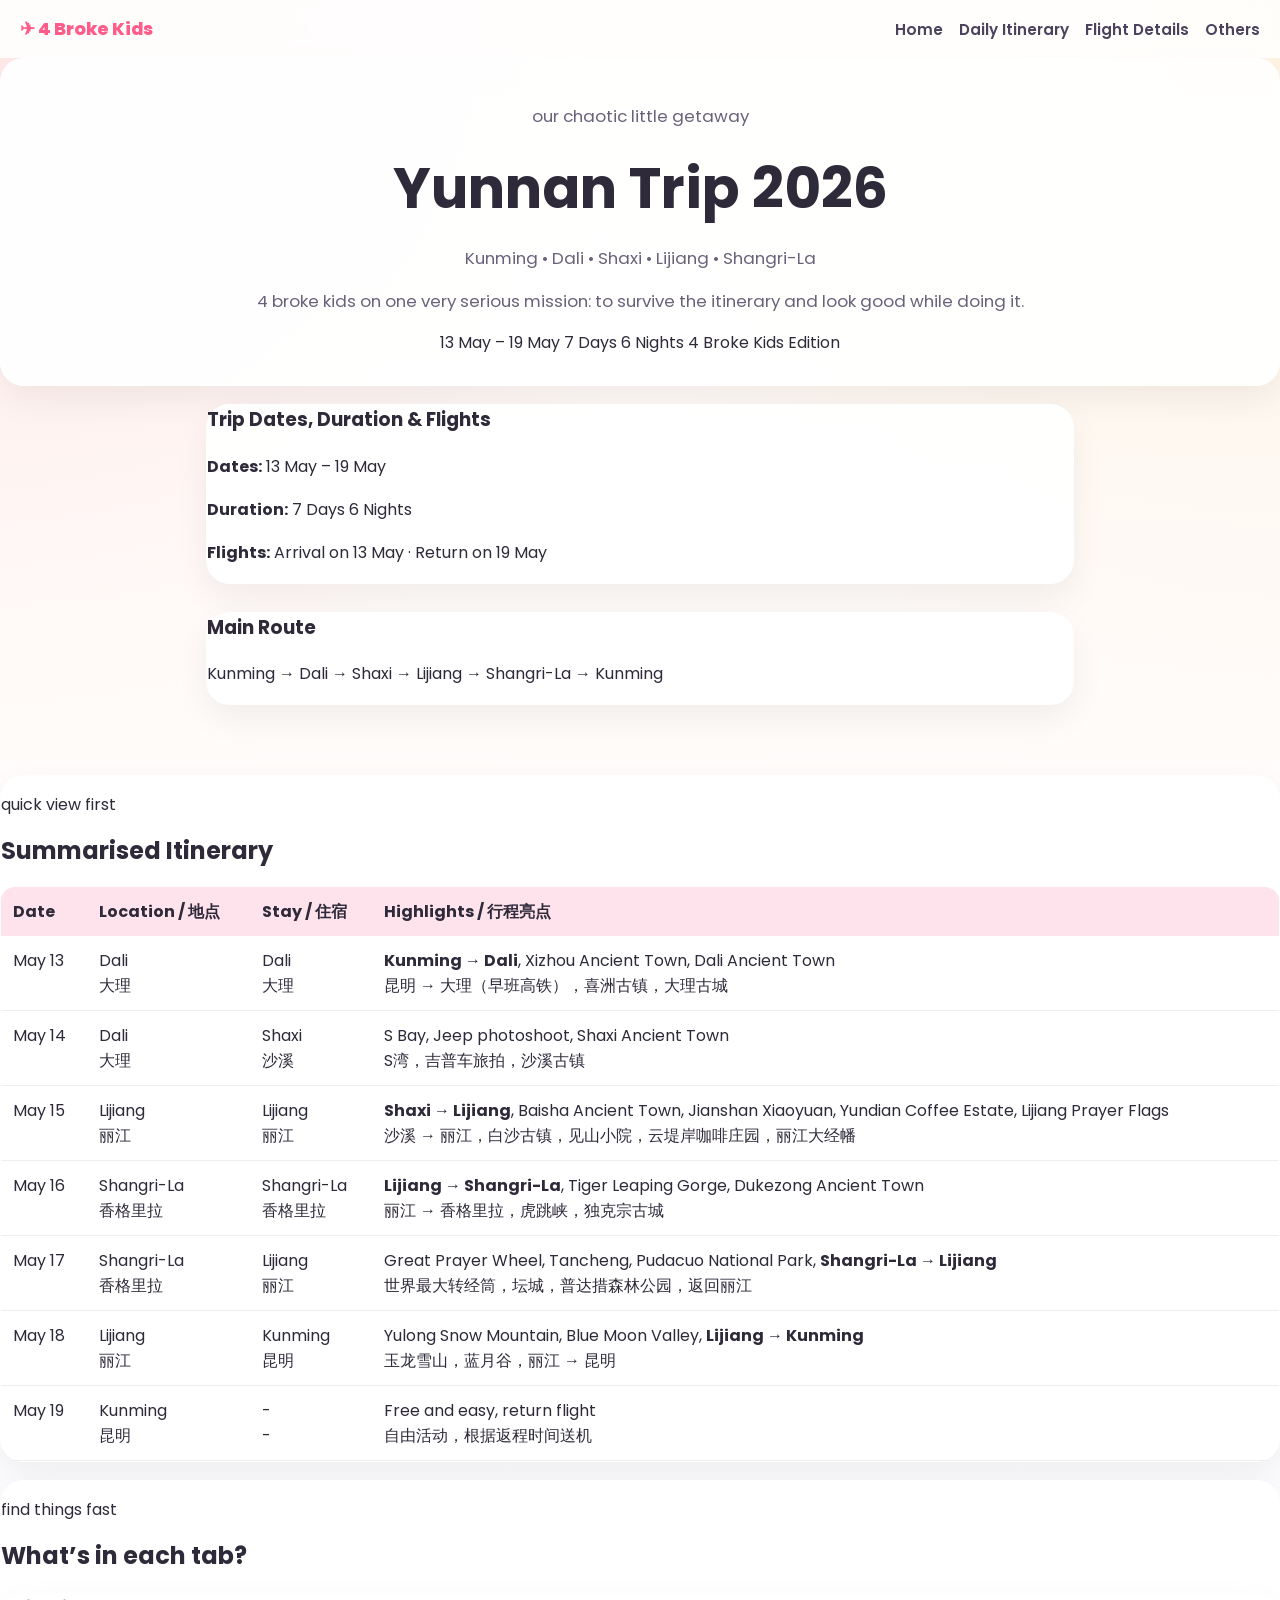
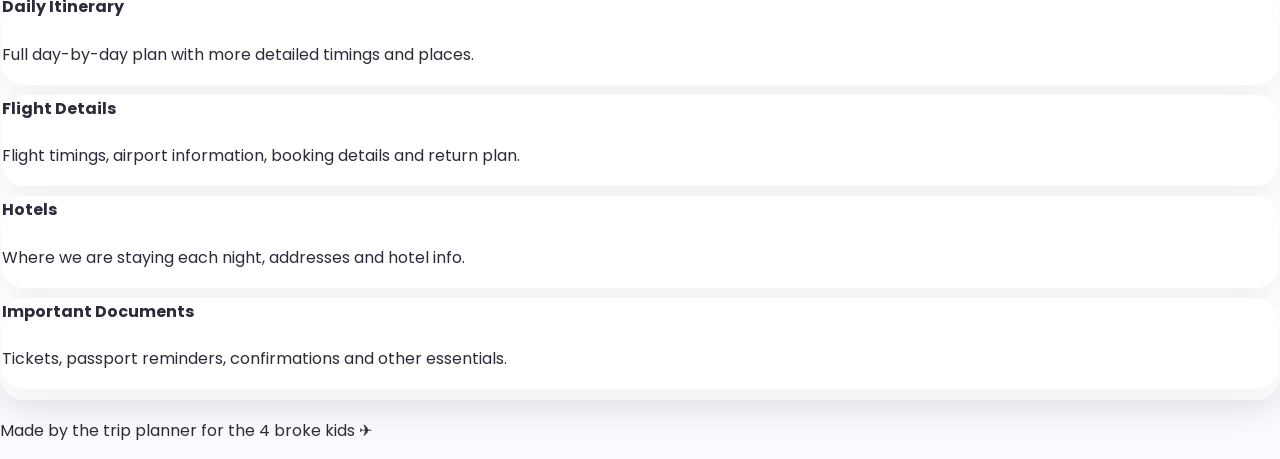
==== index.html @ b540cf77 "Add files via upload" ====
<!DOCTYPE html>
<html lang="en">
<head>
  <meta charset="UTF-8" />
  <meta name="viewport" content="width=device-width, initial-scale=1.0" />
  <title>4 Broke Kids in Yunnan</title>
  <link rel="preconnect" href="https://fonts.googleapis.com">
  <link rel="preconnect" href="https://fonts.gstatic.com" crossorigin>
  <link href="https://fonts.googleapis.com/css2?family=Poppins:wght@400;500;600;700;800&display=swap" rel="stylesheet">
  <link rel="stylesheet" href="style(hp).css" />
</head>
<body>
  <nav class="navbar">
    <div class="logo">✈ 4 Broke Kids</div>
    <div class="nav-links">
      <a href="index.html">Home</a>
      <a href="itinerary.html">Daily Itinerary</a>
      <a href="flights.html">Flight Details</a>
      <a href="others.html">Others</a>
    </div>
  </nav>

  <header class="hero">
    <div class="hero-content">
      <p class="mini-tag">our chaotic little getaway</p>
      <h1>Yunnan Trip 2026</h1>
      <p class="hero-subtitle">Kunming • Dali • Shaxi • Lijiang • Shangri-La</p>
      <p class="hero-desc">
        4 broke kids on one very serious mission:
        to survive the itinerary and look good while doing it.
      </p>

      <div class="hero-tags">
        <span>13 May – 19 May</span>
        <span>7 Days 6 Nights</span>
        <span>4 Broke Kids Edition</span>
      </div>
    </div>
  </header>

  <main>
    <section class="summary-grid">
      <div class="summary-card large">
        <h3>Trip Dates, Duration & Flights</h3>
        <p><strong>Dates:</strong> 13 May – 19 May</p>
        <p><strong>Duration:</strong> 7 Days 6 Nights</p>
        <p><strong>Flights:</strong> Arrival on 13 May · Return on 19 May</p>
      </div>

      <div class="summary-card full">
  <h3>Main Route</h3>
  <p>Kunming → Dali → Shaxi → Lijiang → Shangri-La → Kunming</p>
</div>
    </section>

    <section class="overview-card">
      <div class="section-title-wrap">
        <p class="section-mini">quick view first</p>
        <h2>Summarised Itinerary</h2>
      </div>

      <div class="table-container">
        <table>
          <thead>
            <tr>
              <th>Date</th>
              <th>Location / 地点</th>
              <th>Stay / 住宿</th>
              <th>Highlights / 行程亮点</th>
            </tr>
          </thead>
          <tbody>
            <tr>
              <td>May 13</td>
              <td>
                Dali<br>
                大理
              </td>
              <td>
                Dali<br>
                大理
              </td>
              <td>
                <strong>Kunming → Dali</strong>, Xizhou Ancient Town, Dali Ancient Town<br>
                昆明 → 大理（早班高铁），喜洲古镇，大理古城
              </td>
            </tr>
            <tr>
              <td>May 14</td>
              <td>
                Dali<br>
                大理
              </td>
              <td>
                Shaxi<br>
                沙溪
              </td>
              <td>
                S Bay, Jeep photoshoot, Shaxi Ancient Town<br>
                S湾，吉普车旅拍，沙溪古镇
              </td>
            </tr>
            <tr>
              <td>May 15</td>
              <td>
                Lijiang<br>
                丽江
              </td>
              <td>
                Lijiang<br>
                丽江
              </td>
              <td>
                <strong>Shaxi → Lijiang</strong>, Baisha Ancient Town, Jianshan Xiaoyuan, Yundian Coffee Estate, Lijiang Prayer Flags<br>
                沙溪 → 丽江，白沙古镇，见山小院，云堤岸咖啡庄园，丽江大经幡
              </td>
            </tr>
            <tr>
              <td>May 16</td>
              <td>
                Shangri-La<br>
                香格里拉
              </td>
              <td>
                Shangri-La<br>
                香格里拉
              </td>
              <td>
                <strong>Lijiang → Shangri-La</strong>, Tiger Leaping Gorge, Dukezong Ancient Town<br>
                丽江 → 香格里拉，虎跳峡，独克宗古城
              </td>
            </tr>
            <tr>
              <td>May 17</td>
              <td>
                Shangri-La<br>
                香格里拉
              </td>
              <td>
                Lijiang<br>
                丽江
              </td>
              <td>
                Great Prayer Wheel, Tancheng, Pudacuo National Park, <strong>Shangri-La → Lijiang</strong><br>
                世界最大转经筒，坛城，普达措森林公园，返回丽江
              </td>
            </tr>
            <tr>
              <td>May 18</td>
              <td>
                Lijiang<br>
                丽江
              </td>
              <td>
                Kunming<br>
                昆明
              </td>
              <td>
                Yulong Snow Mountain, Blue Moon Valley, <strong>Lijiang → Kunming</strong><br>
                玉龙雪山，蓝月谷，丽江 → 昆明
              </td>
            </tr>
            <tr>
              <td>May 19</td>
              <td>
                Kunming<br>
                昆明
              </td>
              <td>
                -<br>
                -
              </td>
              <td>
                Free and easy, return flight<br>
                自由活动，根据返程时间送机
              </td>
            </tr>
          </tbody>
        </table>
      </div>
    </section>

    <section class="overview-card info-section">
      <div class="section-title-wrap">
        <p class="section-mini">find things fast</p>
        <h2>What’s in each tab?</h2>
      </div>

      <div class="info-grid">
        <div class="info-box">
          <h4>Daily Itinerary</h4>
          <p>Full day-by-day plan with more detailed timings and places.</p>
        </div>
        <div class="info-box">
          <h4>Flight Details</h4>
          <p>Flight timings, airport information, booking details and return plan.</p>
        </div>
        <div class="info-box">
          <h4>Hotels</h4>
          <p>Where we are staying each night, addresses and hotel info.</p>
        </div>
        <div class="info-box">
          <h4>Important Documents</h4>
          <p>Tickets, passport reminders, confirmations and other essentials.</p>
        </div>
      </div>
    </section>
  </main>

  <footer>
    <p>Made by the trip planner for the 4 broke kids ✈</p>
  </footer>
</body>
</html>
---- style(hp).css ----
* {
  box-sizing: border-box;
}

body {
  margin: 0;
  font-family: "Poppins", "Microsoft YaHei", sans-serif;
  background:
    radial-gradient(circle at top left, rgba(255, 183, 197, 0.25), transparent 30%),
    radial-gradient(circle at top right, rgba(255, 220, 160, 0.2), transparent 30%),
    linear-gradient(180deg, #fff8f3 0%, #fffdfd 50%, #f9fbff 100%);
  color: #2f2a3a;
}

/* NAVBAR */
.navbar {
  display: flex;
  justify-content: space-between;
  align-items: center;
  padding: 16px 20px;
  background: rgba(255, 255, 255, 0.85);
  backdrop-filter: blur(10px);
  position: sticky;
  top: 0;
  z-index: 1000;
}

.logo {
  font-weight: 800;
  color: #ff5c8a;
  font-size: 1.1rem;
}

.nav-links {
  display: flex;
  gap: 16px;
  flex-wrap: wrap;
}

.nav-links a {
  text-decoration: none;
  color: #4b435e;
  font-weight: 600;
  font-size: 0.95rem;
}

.nav-links a:hover {
  color: #ff5c8a;
}

/* HERO SECTION */
.hero {
  text-align: center;
  padding: 60px 20px 40px;
}

.hero h1 {
  font-size: clamp(2.2rem, 6vw, 3.5rem);
  margin: 0;
  color: #2f2a3a;
}

.hero p {
  margin-top: 14px;
  color: #6a627b;
  font-size: 1.05rem;
}

/* SUMMARY CARDS */
.summary-grid {
  display: grid;
  grid-template-columns: 1fr;
  gap: 18px;
  padding: 0 16px 40px;
  max-width: 900px;
  margin: 0 auto;
}

.card {
  background: rgba(255, 255, 255, 0.95);
  border-radius: 20px;
  padding: 20px;
  box-shadow: 0 10px 26px rgba(0, 0, 0, 0.06);
}

.card h3 {
  margin-top: 0;
  color: #ff4f87;
}

.card p {
  color: #5f5772;
  line-height: 1.7;
}

/* MAIN ROUTE */
.route-card {
  background: linear-gradient(135deg, #ffe3ec, #fff4e6);
  border-radius: 22px;
  padding: 24px;
  text-align: center;
}

.route-card h3 {
  margin: 0 0 12px;
  color: #ff4f87;
}

.route-text {
  font-size: 1.1rem;
  font-weight: 600;
  color: #4e475f;
  line-height: 1.8;
}

/* TABLE */
.table-container {
  overflow-x: auto;
}

table {
  width: 100%;
  min-width: 650px;
  border-collapse: collapse;
}

th {
  background: #ffe3ec;
  color: #2f2a3a;
  padding: 12px;
  text-align: left;
}

td {
  padding: 12px;
  border-bottom: 1px solid #eee;
  vertical-align: top;
}

/* MOBILE */
@media (max-width: 768px) {
  .navbar {
    flex-direction: column;
    align-items: flex-start;
    gap: 10px;
  }

  .hero {
    padding: 40px 16px 30px;
  }

  .card {
    padding: 16px;
  }

  .route-text {
    font-size: 1rem;
  }
}/* ===== GLOBAL BOX STYLE ===== */
.hero,
.summary-card,
.overview-card,
.info-box {
  background: rgba(255, 255, 255, 0.92);
  border-radius: 24px;
  box-shadow: 0 14px 34px rgba(0, 0, 0, 0.06);
  border: 1px solid rgba(255, 255, 255, 0.8);
}

/* ===== ADD SPACING BETWEEN SECTIONS ===== */
.hero {
  margin-bottom: 18px;
  padding: 30px 20px;
}

.summary-card {
  margin-bottom: 12px;
}

.overview-card {
  margin: 18px 0;
}

.info-box {
  margin-bottom: 10px;
}

/* ===== CLEAN UP TEXT SPACING ===== */
.summary-card h3,
.overview-card h2,
.info-box h4 {
  margin-top: 0;
}

.summary-card p,
.info-box p {
  line-height: 1.7;
}

/* ===== MAKE GRID NICER ===== */
.summary-grid {
  gap: 16px;
}

/* ===== TABLE INSIDE BOX ===== */
.table-container {
  overflow-x: auto;
  margin-top: 10px;
}

table {
  border-radius: 14px;
  overflow: hidden;
}

/* ===== MOBILE POLISH ===== */
@media (max-width: 768px) {
  .hero {
    padding: 22px 16px;
  }

  .overview-card,
  .summary-card,
  .info-box {
    padding: 16px;
  }
}
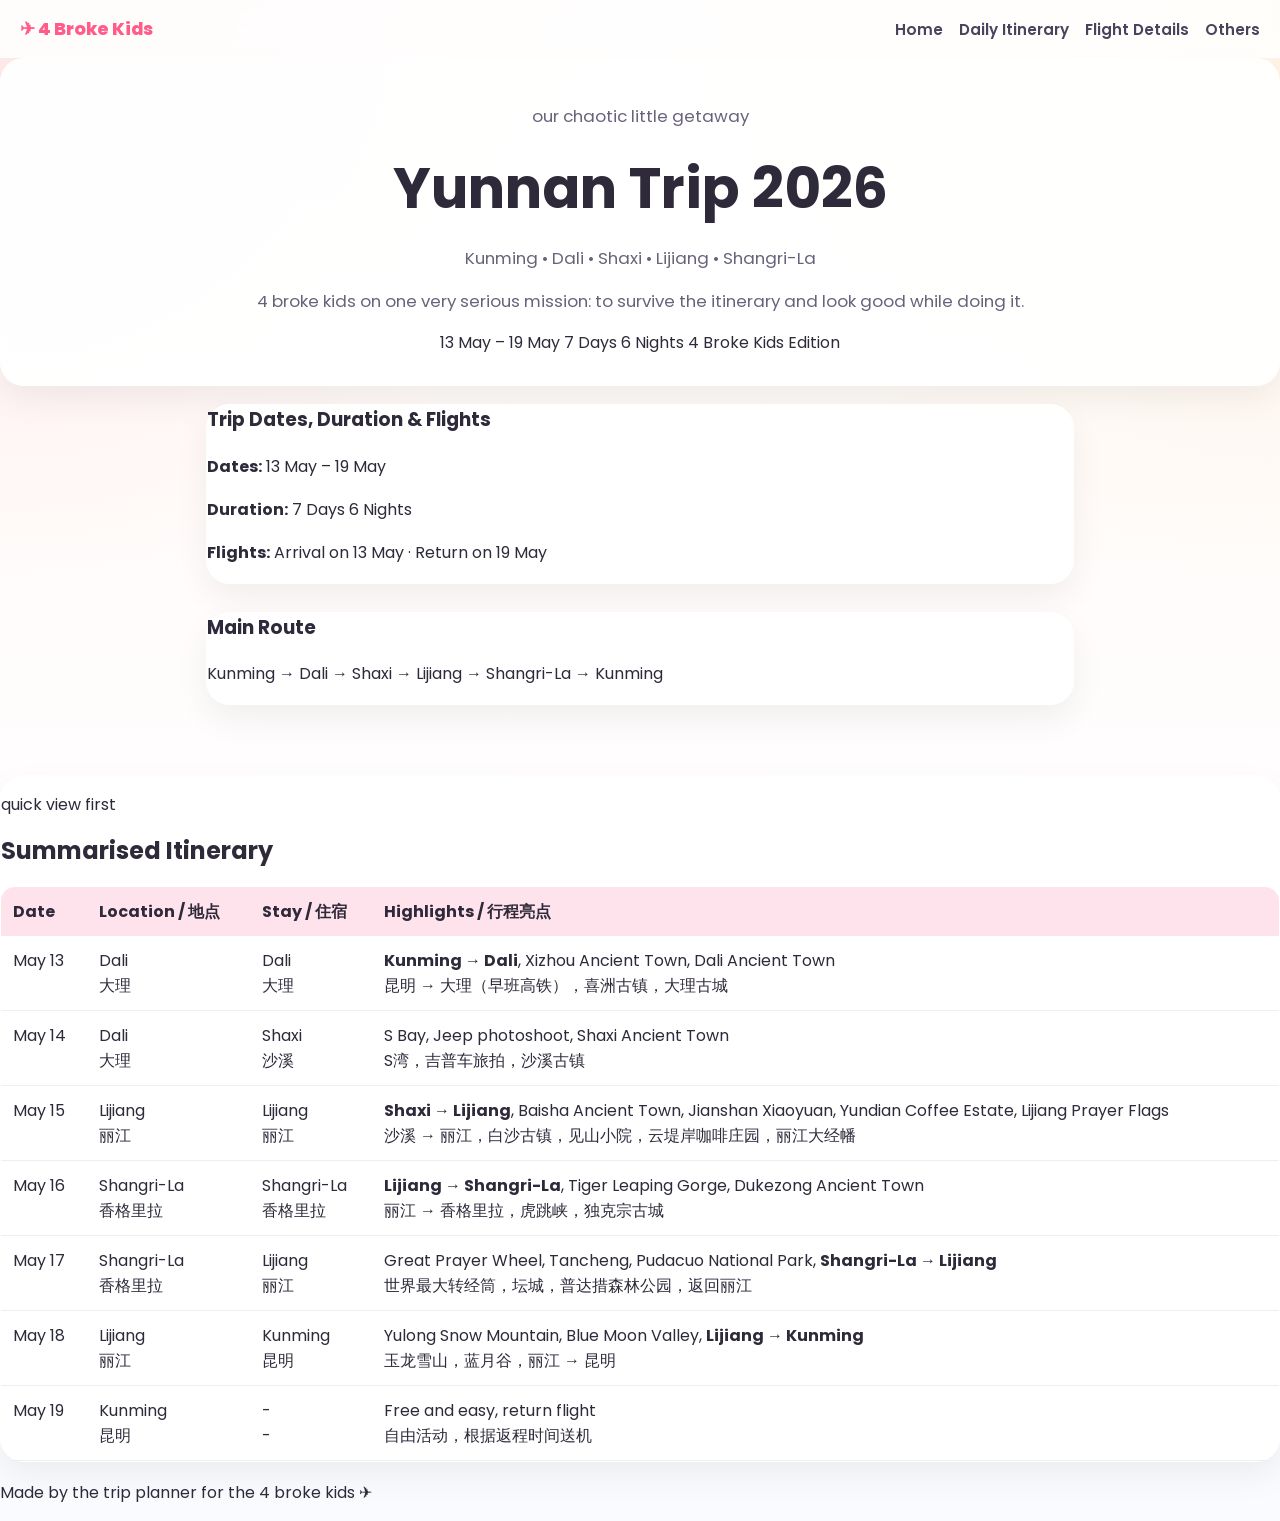
==== commit 8f881fa9: "Update index.html" ====
--- a/index.html
+++ b/index.html
@@ -179,36 +179,10 @@
         </table>
       </div>
     </section>
-
-    <section class="overview-card info-section">
-      <div class="section-title-wrap">
-        <p class="section-mini">find things fast</p>
-        <h2>What’s in each tab?</h2>
-      </div>
-
-      <div class="info-grid">
-        <div class="info-box">
-          <h4>Daily Itinerary</h4>
-          <p>Full day-by-day plan with more detailed timings and places.</p>
-        </div>
-        <div class="info-box">
-          <h4>Flight Details</h4>
-          <p>Flight timings, airport information, booking details and return plan.</p>
-        </div>
-        <div class="info-box">
-          <h4>Hotels</h4>
-          <p>Where we are staying each night, addresses and hotel info.</p>
-        </div>
-        <div class="info-box">
-          <h4>Important Documents</h4>
-          <p>Tickets, passport reminders, confirmations and other essentials.</p>
-        </div>
-      </div>
-    </section>
   </main>
 
   <footer>
     <p>Made by the trip planner for the 4 broke kids ✈</p>
   </footer>
 </body>
-</html>+</html>
